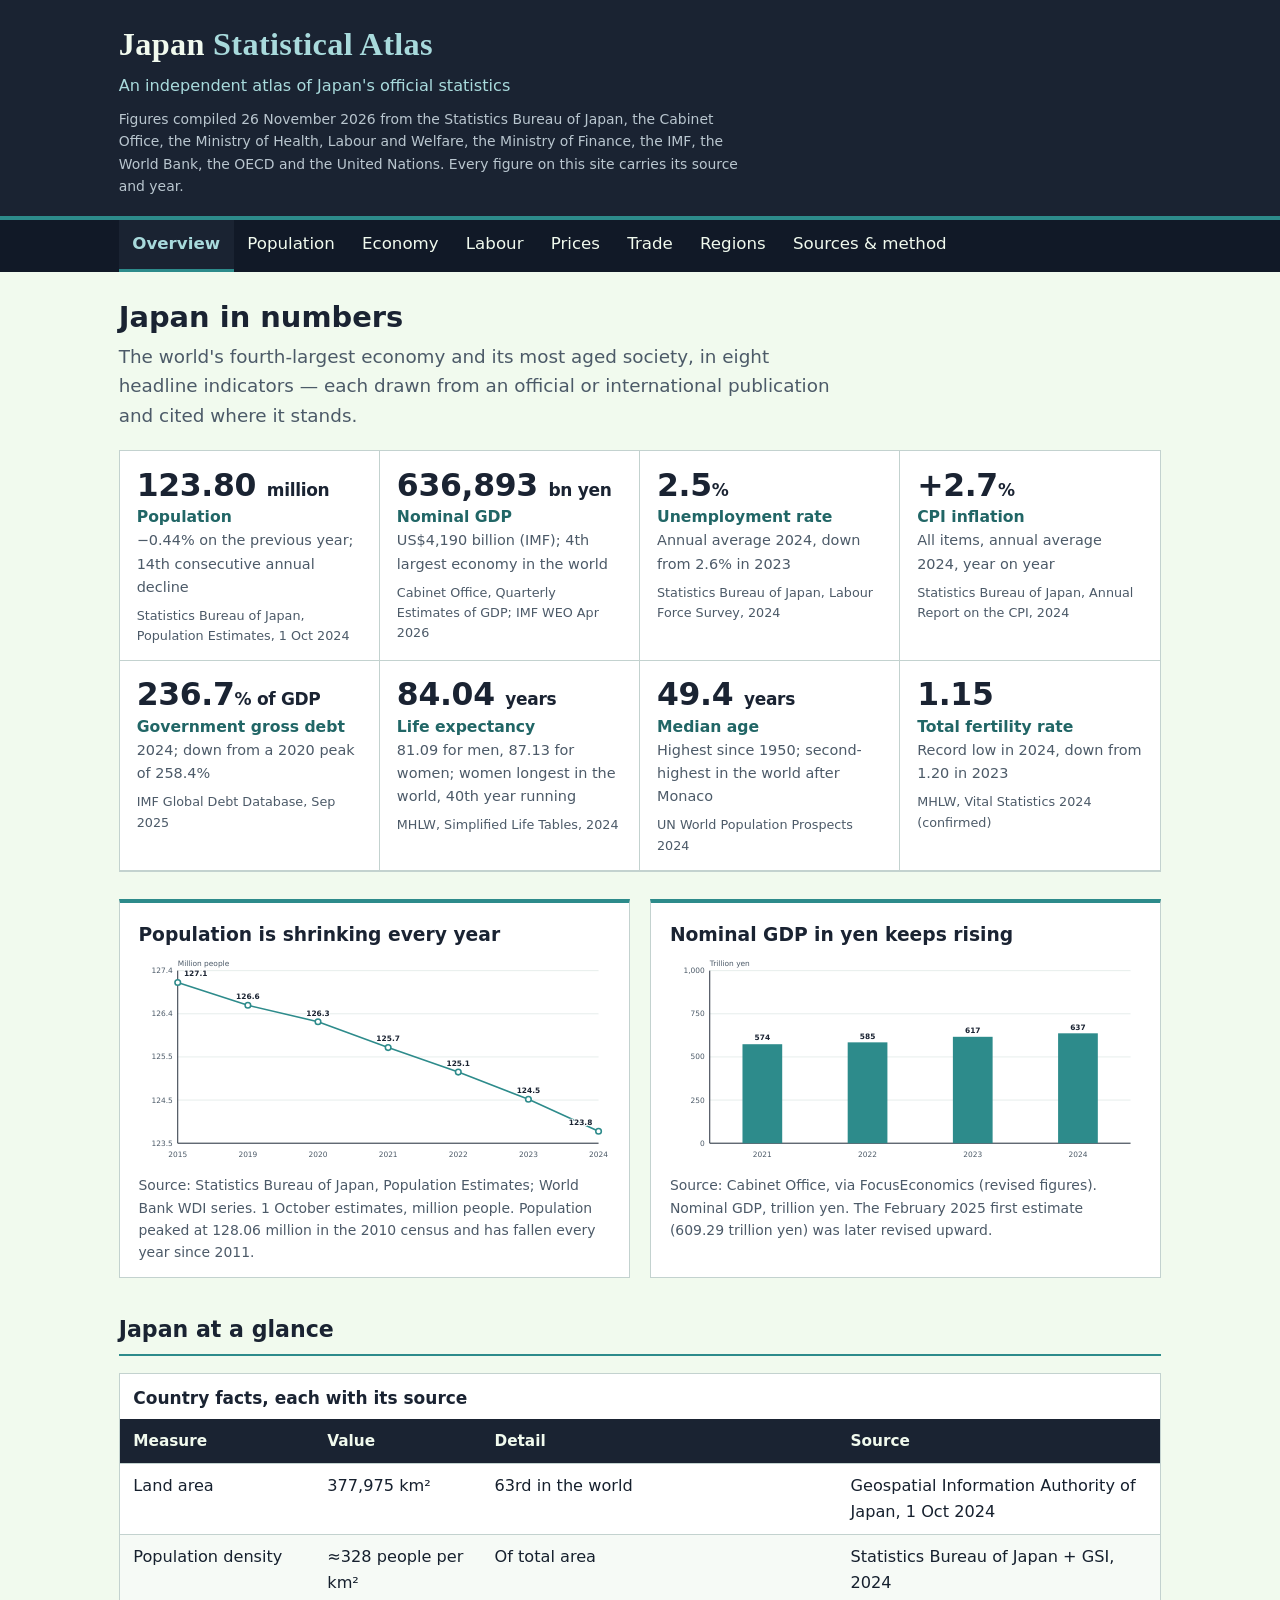
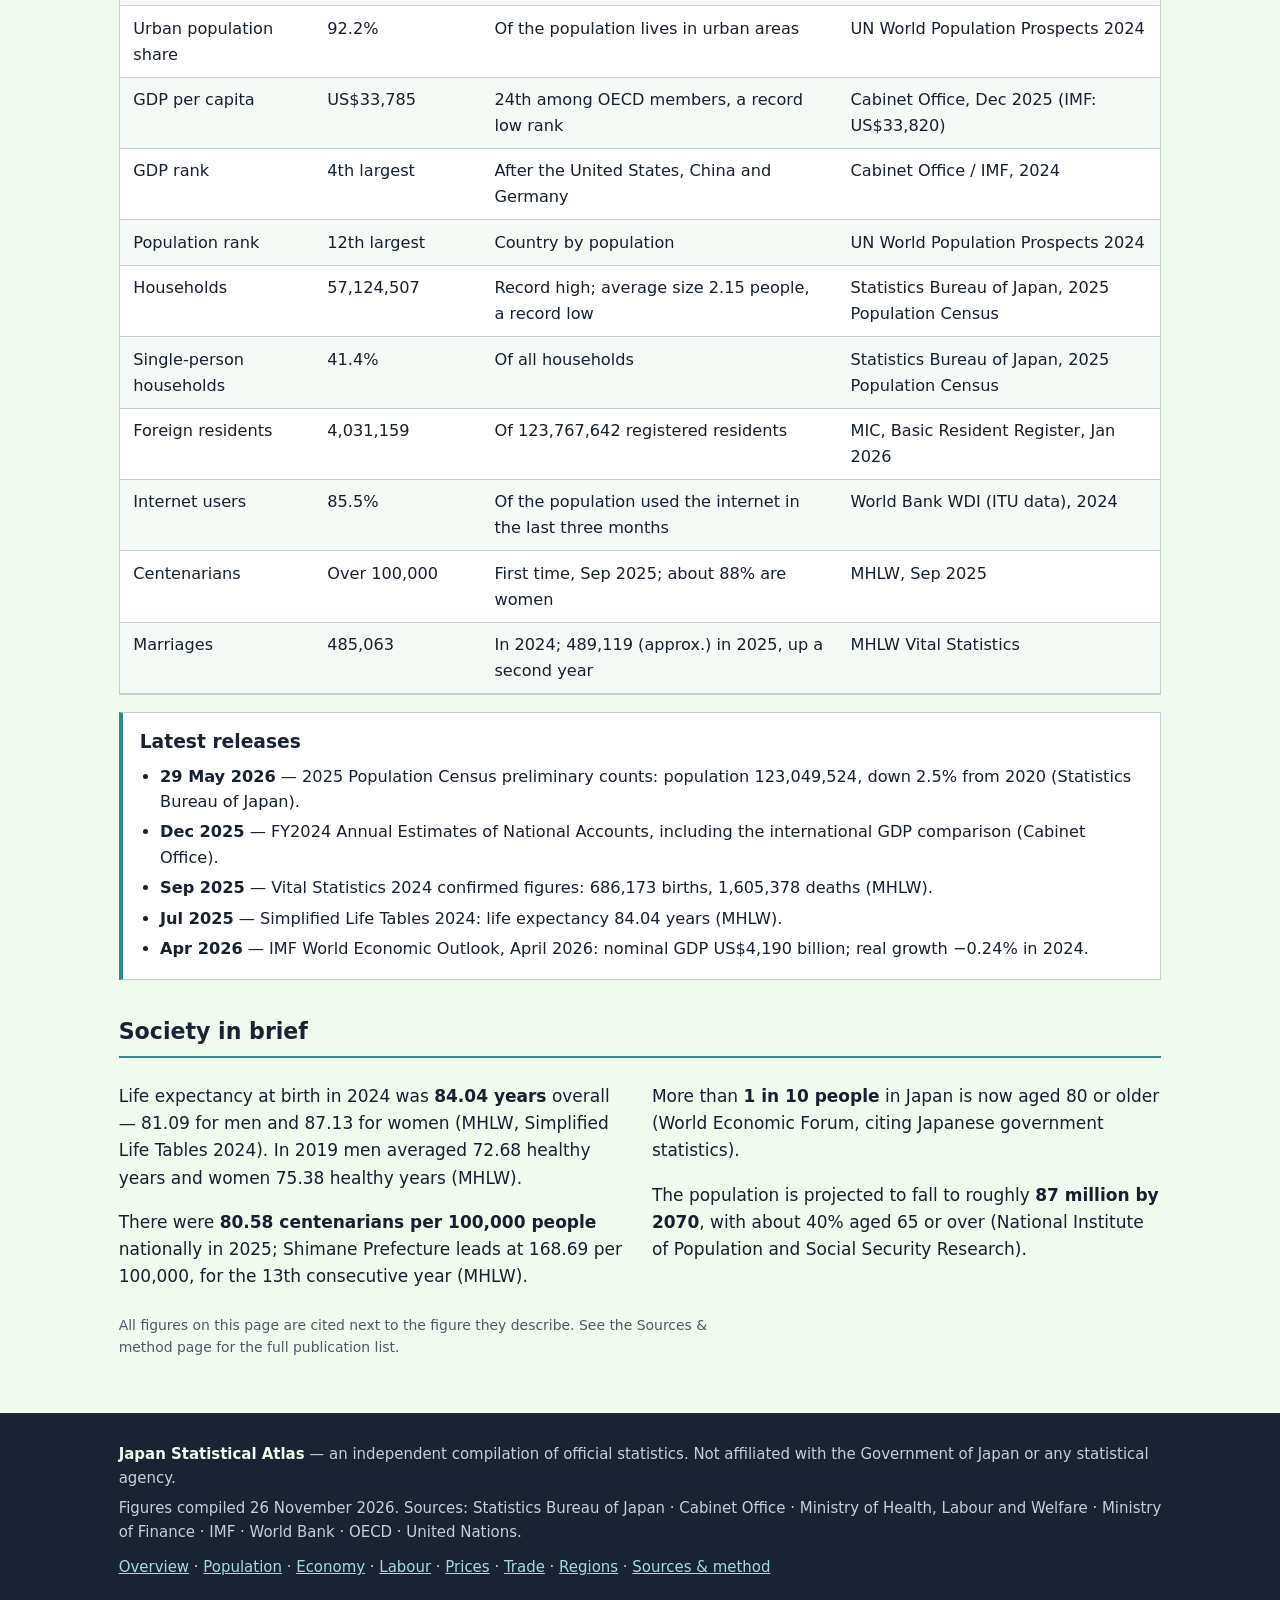
==== app/index.html @ 835d867d "Japan Statistical Atlas: national statistics site (overview, population, economy, labour, prices, tr" ====
<!DOCTYPE html>
<html lang="en">
<head>
<meta charset="utf-8">
<meta name="viewport" content="width=device-width, initial-scale=1">
<title>Japan Statistical Atlas — Overview</title>
<link rel="stylesheet" href="style.css">
</head>
<body>
<header class="masthead">
  <div class="wrap">
    <p class="wordmark">Japan <span class="atlas">Statistical Atlas</span></p>
    <p class="tagline">An independent atlas of Japan's official statistics</p>
    <p class="meta">Figures compiled 26 November 2026 from the Statistics Bureau of Japan, the Cabinet Office, the Ministry of Health, Labour and Welfare, the Ministry of Finance, the IMF, the World Bank, the OECD and the United Nations. Every figure on this site carries its source and year.</p>
  </div>
</header>
<nav class="mainnav" aria-label="Main navigation">
  <div class="wrap">
    <button class="nav-toggle" type="button" aria-expanded="false">Menu ☰</button>
    <ul class="nav-list">
      <li><a href="index.html" aria-current="page">Overview</a></li>
      <li><a href="population.html">Population</a></li>
      <li><a href="economy.html">Economy</a></li>
      <li><a href="labour.html">Labour</a></li>
      <li><a href="prices.html">Prices</a></li>
      <li><a href="trade.html">Trade</a></li>
      <li><a href="regions.html">Regions</a></li>
      <li><a href="sources.html">Sources &amp; method</a></li>
    </ul>
  </div>
</nav>
<main>
  <div class="wrap">
    <h1>Japan in numbers</h1>
    <p class="lede">The world's fourth-largest economy and its most aged society, in eight headline indicators — each drawn from an official or international publication and cited where it stands.</p>

    <div class="kpi-grid">
      <div class="kpi"><div class="value">123.80 <small>million</small></div><div class="label">Population</div><div class="change">−0.44% on the previous year; 14th consecutive annual decline</div><p class="src">Statistics Bureau of Japan, Population Estimates, 1 Oct 2024</p></div>
      <div class="kpi"><div class="value">636,893 <small>bn yen</small></div><div class="label">Nominal GDP</div><div class="change">US$4,190 billion (IMF); 4th largest economy in the world</div><p class="src">Cabinet Office, Quarterly Estimates of GDP; IMF WEO Apr 2026</p></div>
      <div class="kpi"><div class="value">2.5<small>%</small></div><div class="label">Unemployment rate</div><div class="change">Annual average 2024, down from 2.6% in 2023</div><p class="src">Statistics Bureau of Japan, Labour Force Survey, 2024</p></div>
      <div class="kpi"><div class="value">+2.7<small>%</small></div><div class="label">CPI inflation</div><div class="change">All items, annual average 2024, year on year</div><p class="src">Statistics Bureau of Japan, Annual Report on the CPI, 2024</p></div>
      <div class="kpi"><div class="value">236.7<small>% of GDP</small></div><div class="label">Government gross debt</div><div class="change">2024; down from a 2020 peak of 258.4%</div><p class="src">IMF Global Debt Database, Sep 2025</p></div>
      <div class="kpi"><div class="value">84.04 <small>years</small></div><div class="label">Life expectancy</div><div class="change">81.09 for men, 87.13 for women; women longest in the world, 40th year running</div><p class="src">MHLW, Simplified Life Tables, 2024</p></div>
      <div class="kpi"><div class="value">49.4 <small>years</small></div><div class="label">Median age</div><div class="change">Highest since 1950; second-highest in the world after Monaco</div><p class="src">UN World Population Prospects 2024</p></div>
      <div class="kpi"><div class="value">1.15</div><div class="label">Total fertility rate</div><div class="change">Record low in 2024, down from 1.20 in 2023</div><p class="src">MHLW, Vital Statistics 2024 (confirmed)</p></div>
    </div>

    <div class="chart-row">
      <div class="chart-box">
        <h3>Population is shrinking every year</h3>
        <div id="chart-pop-trend"></div>
        <p class="src">Source: Statistics Bureau of Japan, Population Estimates; World Bank WDI series. 1 October estimates, million people. Population peaked at 128.06 million in the 2010 census and has fallen every year since 2011.</p>
      </div>
      <div class="chart-box">
        <h3>Nominal GDP in yen keeps rising</h3>
        <div id="chart-gdp-overview"></div>
        <p class="src">Source: Cabinet Office, via FocusEconomics (revised figures). Nominal GDP, trillion yen. The February 2025 first estimate (609.29 trillion yen) was later revised upward.</p>
      </div>
    </div>

    <h2>Japan at a glance</h2>
    <div class="table-scroll">
      <table>
        <caption>Country facts, each with its source</caption>
        <thead><tr><th>Measure</th><th>Value</th><th>Detail</th><th>Source</th></tr></thead>
        <tbody>
          <tr><td>Land area</td><td>377,975 km²</td><td>63rd in the world</td><td>Geospatial Information Authority of Japan, 1 Oct 2024</td></tr>
          <tr><td>Population density</td><td>≈328 people per km²</td><td>Of total area</td><td>Statistics Bureau of Japan + GSI, 2024</td></tr>
          <tr><td>Urban population share</td><td>92.2%</td><td>Of the population lives in urban areas</td><td>UN World Population Prospects 2024</td></tr>
          <tr><td>GDP per capita</td><td>US$33,785</td><td>24th among OECD members, a record low rank</td><td>Cabinet Office, Dec 2025 (IMF: US$33,820)</td></tr>
          <tr><td>GDP rank</td><td>4th largest</td><td>After the United States, China and Germany</td><td>Cabinet Office / IMF, 2024</td></tr>
          <tr><td>Population rank</td><td>12th largest</td><td>Country by population</td><td>UN World Population Prospects 2024</td></tr>
          <tr><td>Households</td><td>57,124,507</td><td>Record high; average size 2.15 people, a record low</td><td>Statistics Bureau of Japan, 2025 Population Census</td></tr>
          <tr><td>Single-person households</td><td>41.4%</td><td>Of all households</td><td>Statistics Bureau of Japan, 2025 Population Census</td></tr>
          <tr><td>Foreign residents</td><td>4,031,159</td><td>Of 123,767,642 registered residents</td><td>MIC, Basic Resident Register, Jan 2026</td></tr>
          <tr><td>Internet users</td><td>85.5%</td><td>Of the population used the internet in the last three months</td><td>World Bank WDI (ITU data), 2024</td></tr>
          <tr><td>Centenarians</td><td>Over 100,000</td><td>First time, Sep 2025; about 88% are women</td><td>MHLW, Sep 2025</td></tr>
          <tr><td>Marriages</td><td>485,063</td><td>In 2024; 489,119 (approx.) in 2025, up a second year</td><td>MHLW Vital Statistics</td></tr>
        </tbody>
      </table>
    </div>

    <div class="updates">
      <h3>Latest releases</h3>
      <ul>
        <li><strong>29 May 2026</strong> — 2025 Population Census preliminary counts: population 123,049,524, down 2.5% from 2020 (Statistics Bureau of Japan).</li>
        <li><strong>Dec 2025</strong> — FY2024 Annual Estimates of National Accounts, including the international GDP comparison (Cabinet Office).</li>
        <li><strong>Sep 2025</strong> — Vital Statistics 2024 confirmed figures: 686,173 births, 1,605,378 deaths (MHLW).</li>
        <li><strong>Jul 2025</strong> — Simplified Life Tables 2024: life expectancy 84.04 years (MHLW).</li>
        <li><strong>Apr 2026</strong> — IMF World Economic Outlook, April 2026: nominal GDP US$4,190 billion; real growth −0.24% in 2024.</li>
      </ul>
    </div>

    <h2>Society in brief</h2>
    <div class="cols">
      <div>
        <p>Life expectancy at birth in 2024 was <strong>84.04 years</strong> overall — 81.09 for men and 87.13 for women (MHLW, Simplified Life Tables 2024). In 2019 men averaged 72.68 healthy years and women 75.38 healthy years (MHLW).</p>
        <p>There were <strong>80.58 centenarians per 100,000 people</strong> nationally in 2025; Shimane Prefecture leads at 168.69 per 100,000, for the 13th consecutive year (MHLW).</p>
      </div>
      <div>
        <p>More than <strong>1 in 10 people</strong> in Japan is now aged 80 or older (World Economic Forum, citing Japanese government statistics).</p>
        <p>The population is projected to fall to roughly <strong>87 million by 2070</strong>, with about 40% aged 65 or over (National Institute of Population and Social Security Research).</p>
      </div>
    </div>
    <p class="src">All figures on this page are cited next to the figure they describe. See the Sources &amp; method page for the full publication list.</p>
  </div>
</main>
<footer class="site-footer">
  <div class="wrap">
    <p><strong>Japan Statistical Atlas</strong> — an independent compilation of official statistics. Not affiliated with the Government of Japan or any statistical agency.</p>
    <p>Figures compiled 26 November 2026. Sources: Statistics Bureau of Japan · Cabinet Office · Ministry of Health, Labour and Welfare · Ministry of Finance · IMF · World Bank · OECD · United Nations.</p>
    <nav aria-label="Footer navigation"><a href="index.html">Overview</a> · <a href="population.html">Population</a> · <a href="economy.html">Economy</a> · <a href="labour.html">Labour</a> · <a href="prices.html">Prices</a> · <a href="trade.html">Trade</a> · <a href="regions.html">Regions</a> · <a href="sources.html">Sources &amp; method</a></nav>
  </div>
</footer>
<script src="data.js"></script>
<script src="site.js"></script>
</body>
</html>
---- app/style.css ----
/* Japan Statistical Atlas — Ocean Depths theme.
   Deep Navy #1a2332, Teal #2d8b8b, Seafoam #a8dadc, Cream #f1faee.
   System fonts only. No external resources. */
:root {
  --navy: #1a2332;
  --navy-deep: #111927;
  --teal: #2d8b8b;
  --teal-dark: #216666;
  --seafoam: #a8dadc;
  --seafoam-pale: #dceeee;
  --cream: #f1faee;
  --paper: #ffffff;
  --ink: #16202e;
  --muted: #4c5a68;
  --line: #c3d2cf;
  --serif: Georgia, "Times New Roman", serif;
  --sans: "DejaVu Sans", system-ui, -apple-system, "Segoe UI", sans-serif;
}
* { box-sizing: border-box; }
html { font-size: 17px; }
body {
  margin: 0;
  font-family: var(--sans);
  font-size: 1rem;
  line-height: 1.6;
  color: var(--ink);
  background: var(--cream);
}
a { color: var(--teal-dark); }
a:focus-visible, button:focus-visible, input:focus-visible, th:focus-visible {
  outline: 3px solid var(--teal);
  outline-offset: 2px;
}

/* Masthead */
.masthead {
  background: var(--navy);
  color: var(--cream);
  border-bottom: 4px solid var(--teal);
}
.masthead .wrap { padding-top: 1.1rem; padding-bottom: 1.1rem; }
.wordmark {
  font-family: var(--serif);
  font-size: 1.9rem;
  font-weight: 700;
  letter-spacing: .01em;
  margin: 0;
  color: var(--cream);
}
.wordmark .atlas { color: var(--seafoam); }
.tagline {
  margin: .15rem 0 0;
  font-size: .95rem;
  color: var(--seafoam);
}
.masthead .meta {
  margin: .55rem 0 0;
  font-size: .82rem;
  color: #b9c6cf;
}

/* Navigation */
.mainnav {
  background: var(--navy-deep);
  color: var(--cream);
}
.mainnav .wrap {
  display: flex;
  align-items: center;
  gap: .25rem;
  padding-top: 0;
  padding-bottom: 0;
}
.nav-toggle {
  display: none;
  background: none;
  border: 1px solid var(--seafoam);
  color: var(--cream);
  font: inherit;
  font-size: .95rem;
  padding: .45rem .8rem;
  margin: .5rem 0;
  cursor: pointer;
  border-radius: 3px;
}
.nav-list {
  list-style: none;
  margin: 0;
  padding: 0;
  display: flex;
  flex-wrap: wrap;
}
.nav-list a {
  display: block;
  padding: .65rem .8rem;
  color: var(--cream);
  text-decoration: none;
  font-size: .98rem;
  border-bottom: 3px solid transparent;
}
.nav-list a:hover { background: var(--navy); color: var(--seafoam); }
.nav-list a[aria-current="page"] {
  border-bottom-color: var(--teal);
  background: var(--navy);
  color: var(--seafoam);
  font-weight: 700;
}

/* Layout */
.wrap { max-width: 1080px; margin: 0 auto; padding: 0 1.1rem; }
main .wrap { padding-top: 1.4rem; padding-bottom: 2.2rem; }
h1 {
  font-size: 1.7rem;
  line-height: 1.25;
  margin: .2rem 0 .4rem;
  color: var(--navy);
}
h2 {
  font-size: 1.3rem;
  color: var(--navy);
  margin: 2rem 0 .5rem;
  padding-bottom: .35rem;
  border-bottom: 2px solid var(--teal);
}
h3 { font-size: 1.1rem; color: var(--navy); margin: 1.4rem 0 .4rem; }
.lede { font-size: 1.08rem; color: var(--muted); max-width: 62ch; margin: .2rem 0 1.2rem; }
p { max-width: 72ch; }
.rule-teal { border: 0; border-top: 2px solid var(--teal); margin: 1.6rem 0; }
.src {
  font-size: .82rem;
  color: var(--muted);
  margin: .4rem 0 0;
}
.note {
  background: var(--seafoam-pale);
  border-left: 4px solid var(--teal);
  padding: .7rem .9rem;
  margin: 1rem 0;
  font-size: .95rem;
}
.note p { margin: 0; }

/* Key indicators */
.kpi-grid {
  display: grid;
  grid-template-columns: repeat(4, 1fr);
  gap: 0;
  border: 1px solid var(--line);
  background: var(--paper);
  margin: 1rem 0 1.6rem;
}
.kpi {
  padding: .9rem 1rem .8rem;
  border-right: 1px solid var(--line);
  border-bottom: 1px solid var(--line);
}
.kpi:nth-child(4n) { border-right: 0; }
.kpi .value {
  font-size: 1.85rem;
  font-weight: 700;
  color: var(--navy);
  line-height: 1.15;
  letter-spacing: -.01em;
}
.kpi .value small { font-size: 1rem; font-weight: 700; }
.kpi .label { font-size: .92rem; font-weight: 700; color: var(--teal-dark); margin-top: .1rem; }
.kpi .change { font-size: .85rem; color: var(--muted); }
.kpi .src { font-size: .75rem; }

/* Charts */
.chart-box {
  background: var(--paper);
  border: 1px solid var(--line);
  border-top: 4px solid var(--teal);
  padding: 1rem 1.1rem .8rem;
  margin: 1rem 0;
}
.chart-box h3 { margin-top: 0; }
.chart-box svg { display: block; width: 100%; height: auto; }
.chart-row { display: grid; grid-template-columns: 1fr 1fr; gap: 1.2rem; }
.chart-row .chart-box { margin: 0; }

/* Segmented toggle controls */
.seg { display: inline-flex; flex-wrap: wrap; gap: 0; margin: .2rem 0 .6rem; border: 1px solid var(--teal); border-radius: 3px; overflow: hidden; }
.seg button {
  font: inherit;
  font-size: .92rem;
  padding: .45rem .9rem;
  background: var(--paper);
  color: var(--teal-dark);
  border: 0;
  border-right: 1px solid var(--teal);
  cursor: pointer;
}
.seg button:last-child { border-right: 0; }
.seg button[aria-pressed="true"] { background: var(--teal); color: #fff; font-weight: 700; }
.seg button:hover { background: var(--seafoam-pale); }
.seg button[aria-pressed="true"]:hover { background: var(--teal-dark); }

/* Tables */
.table-scroll { overflow-x: auto; margin: 1rem 0; border: 1px solid var(--line); }
table { border-collapse: collapse; width: 100%; background: var(--paper); font-size: .95rem; }
caption {
  text-align: left;
  font-weight: 700;
  color: var(--navy);
  padding: .7rem .8rem .4rem;
  background: var(--paper);
  font-size: 1rem;
}
th, td { padding: .55rem .8rem; text-align: left; border-bottom: 1px solid var(--line); vertical-align: top; }
thead th {
  background: var(--navy);
  color: var(--cream);
  font-size: .9rem;
  white-space: nowrap;
}
tbody tr:nth-child(even) td { background: #f6faf6; }
td.num, th.num { text-align: right; font-variant-numeric: tabular-nums; }
th.sortable { cursor: pointer; }
th.sortable:hover { background: var(--teal-dark); }
th.sortable::after { content: " \21C5"; color: var(--seafoam); font-size: .8em; }
tfoot td { font-weight: 700; background: var(--seafoam-pale); }

/* Filter */
.filter-row { display: flex; gap: .6rem; align-items: center; flex-wrap: wrap; margin: .8rem 0 .2rem; }
.filter-row label { font-weight: 700; color: var(--navy); }
.filter-row input {
  font: inherit;
  font-size: 1rem;
  padding: .45rem .7rem;
  border: 1px solid var(--teal);
  border-radius: 3px;
  background: var(--paper);
  min-width: 16rem;
}
.filter-count { font-size: .9rem; color: var(--muted); }

/* Two-column text */
.cols { display: grid; grid-template-columns: 1fr 1fr; gap: 1.4rem; }
.cols > div { min-width: 0; }

/* Updates strip */
.updates {
  border: 1px solid var(--line);
  border-left: 4px solid var(--teal);
  background: var(--paper);
  padding: .8rem 1rem;
  margin: 1rem 0;
}
.updates h3 { margin-top: 0; }
.updates ul { margin: .3rem 0 0; padding-left: 1.2rem; }
.updates li { margin: .25rem 0; font-size: .95rem; }

/* Footer */
.site-footer {
  background: var(--navy);
  color: #c4d0da;
  font-size: .88rem;
  margin-top: 1rem;
}
.site-footer .wrap { padding-top: 1.4rem; padding-bottom: 1.6rem; }
.site-footer strong { color: var(--cream); }
.site-footer p { margin: .35rem 0; max-width: none; }
.site-footer nav { margin-top: .7rem; }
.site-footer a { color: var(--seafoam); }

/* Phone layout */
@media (max-width: 760px) {
  html { font-size: 16px; }
  .wordmark { font-size: 1.55rem; }
  .nav-toggle { display: block; }
  .mainnav .wrap { flex-direction: column; align-items: stretch; }
  .nav-list { display: none; flex-direction: column; }
  .mainnav.open .nav-list { display: flex; }
  .nav-list a { padding: .6rem .4rem; border-bottom: 1px solid var(--navy); }
  .kpi-grid { grid-template-columns: 1fr 1fr; }
  .kpi:nth-child(4n) { border-right: 1px solid var(--line); }
  .kpi:nth-child(2n) { border-right: 0; }
  .chart-row, .cols { grid-template-columns: 1fr; }
  .filter-row input { min-width: 0; flex: 1; }
}
@media (prefers-reduced-motion: reduce) {
  * { transition: none !important; }
}
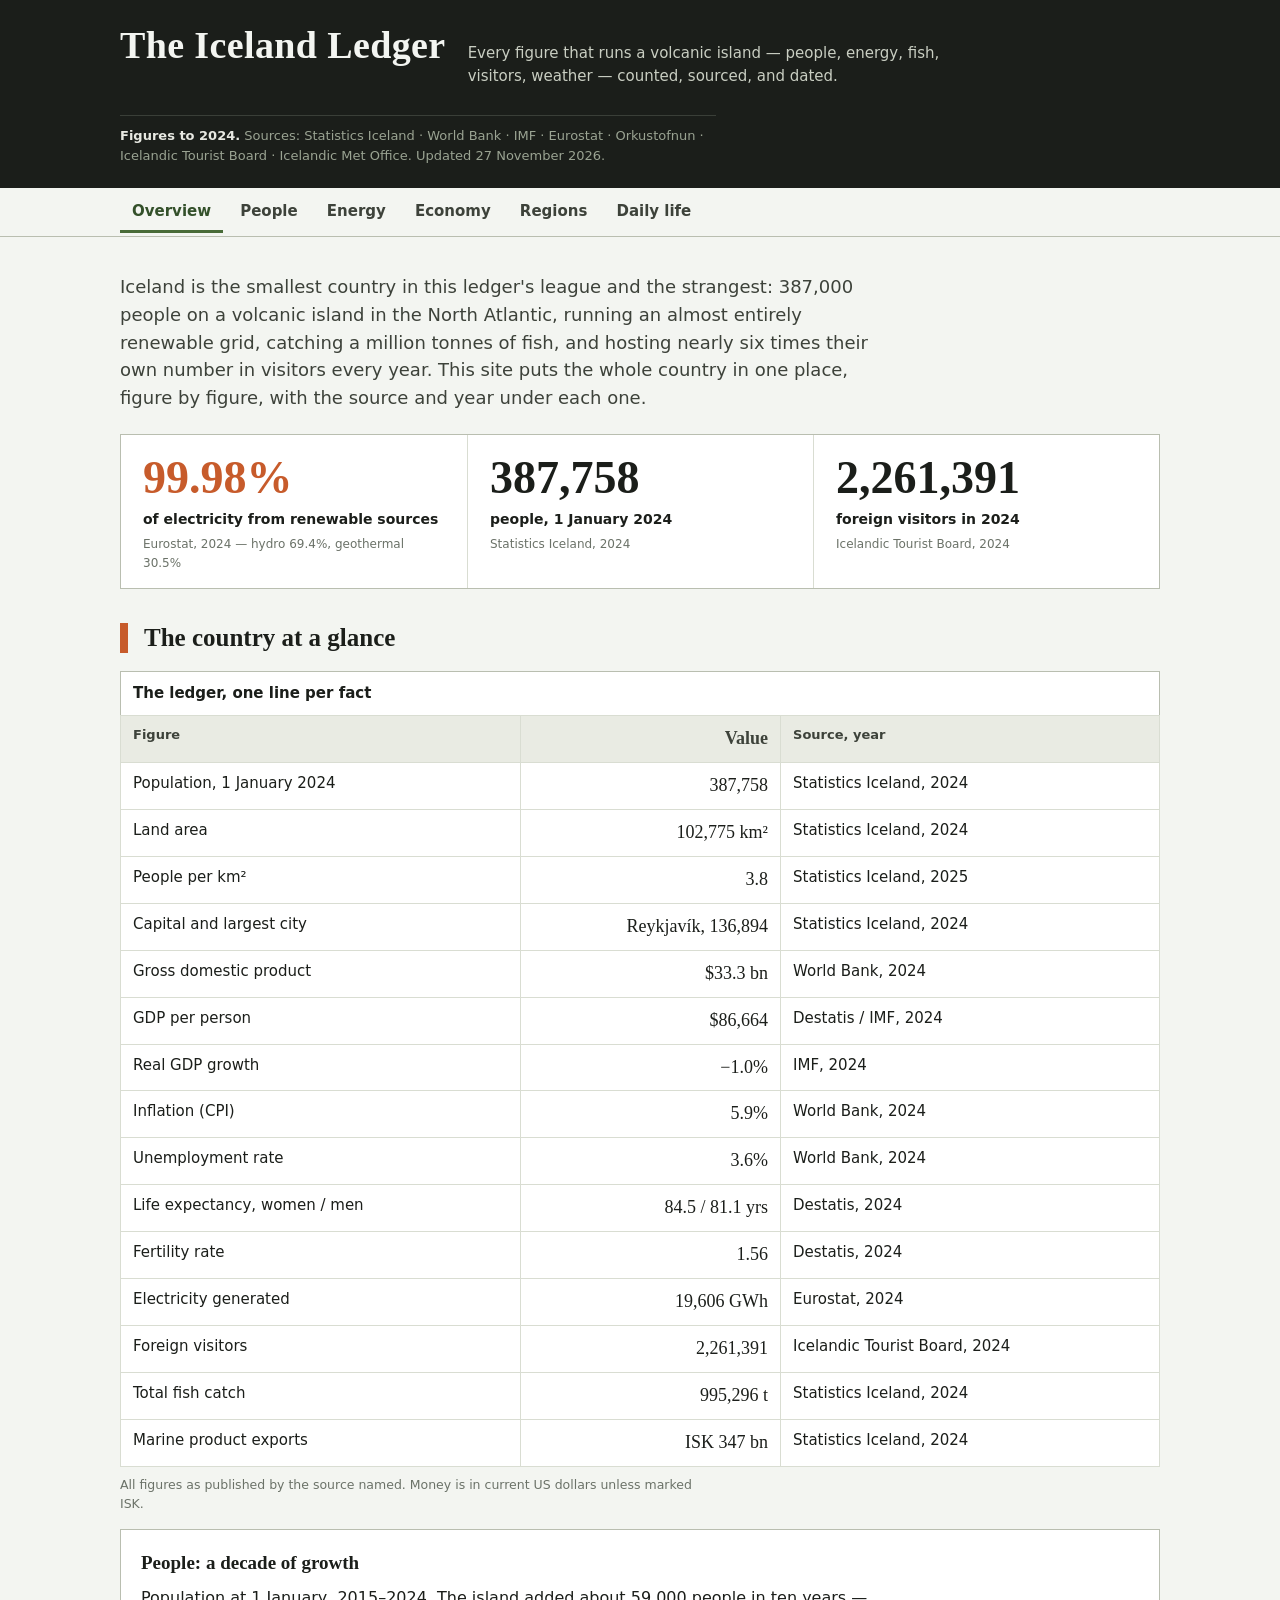
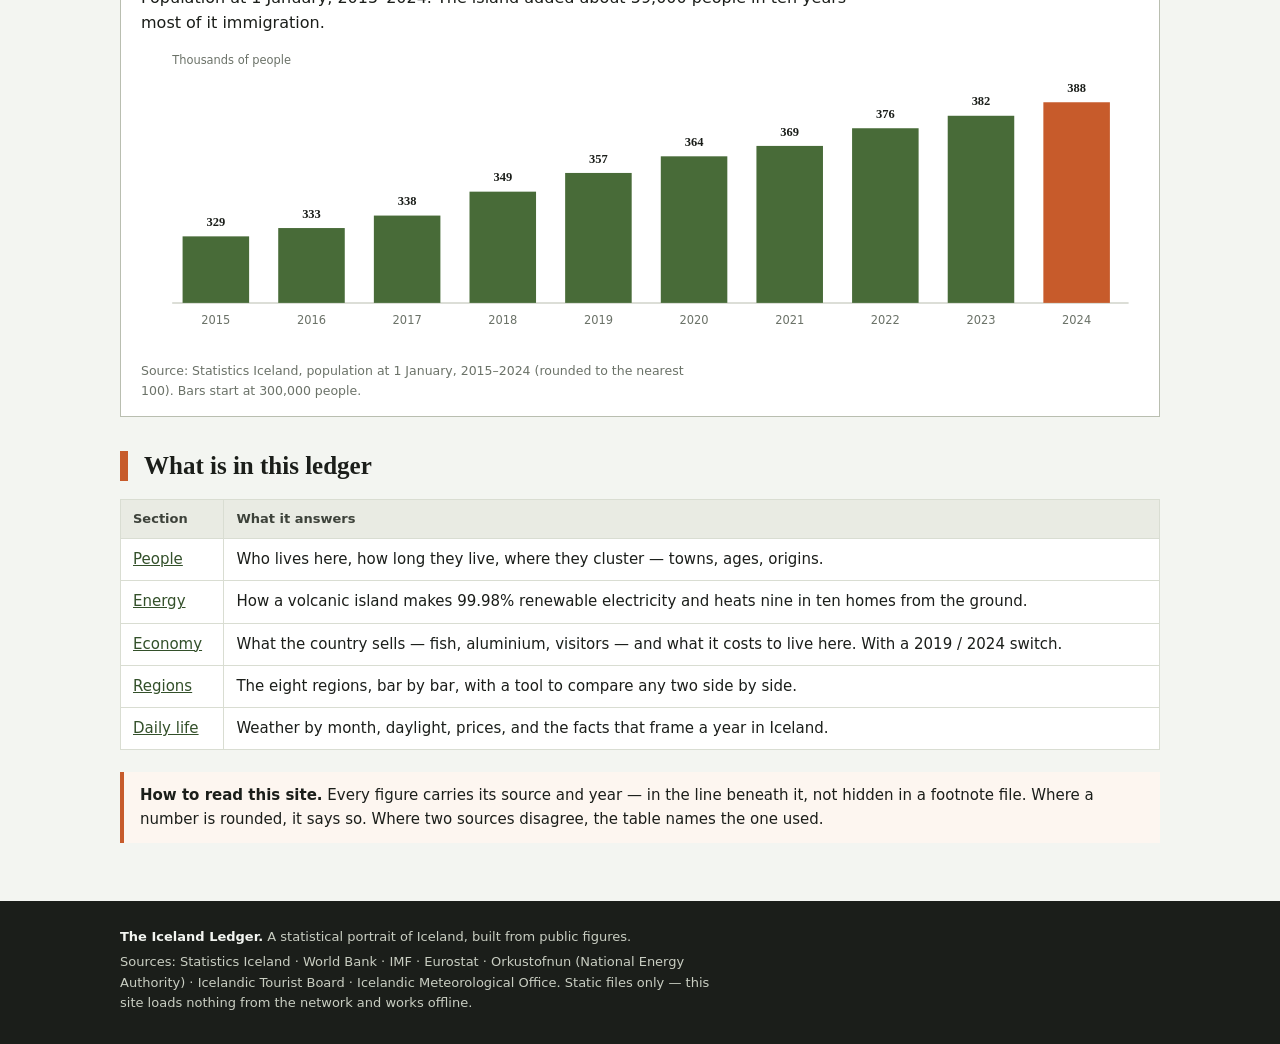
==== commit d13169c4: "The Iceland Ledger v2: full rewrite — Iceland instead of Japan, new Basalt & Moss design, six pages" ====
--- a/app/index.html
+++ b/app/index.html
@@ -3,116 +3,130 @@
 <head>
 <meta charset="utf-8">
 <meta name="viewport" content="width=device-width, initial-scale=1">
-<title>Japan Statistical Atlas — Overview</title>
+<title>The Iceland Ledger — Every figure that runs a volcanic island</title>
 <link rel="stylesheet" href="style.css">
+<script type="module" src="site.js"></script>
 </head>
 <body>
 <header class="masthead">
   <div class="wrap">
-    <p class="wordmark">Japan <span class="atlas">Statistical Atlas</span></p>
-    <p class="tagline">An independent atlas of Japan's official statistics</p>
-    <p class="meta">Figures compiled 26 November 2026 from the Statistics Bureau of Japan, the Cabinet Office, the Ministry of Health, Labour and Welfare, the Ministry of Finance, the IMF, the World Bank, the OECD and the United Nations. Every figure on this site carries its source and year.</p>
+    <h1>The Iceland Ledger</h1>
+    <p class="tagline">Every figure that runs a volcanic island — people, energy, fish, visitors, weather — counted, sourced, and dated.</p>
+    <p class="dateline"><b>Figures to 2024.</b> Sources: Statistics Iceland · World Bank · IMF · Eurostat · Orkustofnun · Icelandic Tourist Board · Icelandic Met Office. Updated 27 November 2026.</p>
   </div>
 </header>
-<nav class="mainnav" aria-label="Main navigation">
+<nav class="nav" aria-label="Sections">
   <div class="wrap">
-    <button class="nav-toggle" type="button" aria-expanded="false">Menu ☰</button>
-    <ul class="nav-list">
-      <li><a href="index.html" aria-current="page">Overview</a></li>
-      <li><a href="population.html">Population</a></li>
-      <li><a href="economy.html">Economy</a></li>
-      <li><a href="labour.html">Labour</a></li>
-      <li><a href="prices.html">Prices</a></li>
-      <li><a href="trade.html">Trade</a></li>
-      <li><a href="regions.html">Regions</a></li>
-      <li><a href="sources.html">Sources &amp; method</a></li>
-    </ul>
+    <button class="menubtn" aria-expanded="false">Sections</button>
+    <div class="links">
+      <a href="index.html" aria-current="page">Overview</a>
+      <a href="people.html">People</a>
+      <a href="energy.html">Energy</a>
+      <a href="economy.html">Economy</a>
+      <a href="regions.html">Regions</a>
+      <a href="life.html">Daily life</a>
+    </div>
   </div>
 </nav>
 <main>
   <div class="wrap">
-    <h1>Japan in numbers</h1>
-    <p class="lede">The world's fourth-largest economy and its most aged society, in eight headline indicators — each drawn from an official or international publication and cited where it stands.</p>
+    <p class="lede">Iceland is the smallest country in this ledger's league and the strangest: 387,000 people on a volcanic island in the North Atlantic, running an almost entirely renewable grid, catching a million tonnes of fish, and hosting nearly six times their own number in visitors every year. This site puts the whole country in one place, figure by figure, with the source and year under each one.</p>
 
-    <div class="kpi-grid">
-      <div class="kpi"><div class="value">123.80 <small>million</small></div><div class="label">Population</div><div class="change">−0.44% on the previous year; 14th consecutive annual decline</div><p class="src">Statistics Bureau of Japan, Population Estimates, 1 Oct 2024</p></div>
-      <div class="kpi"><div class="value">636,893 <small>bn yen</small></div><div class="label">Nominal GDP</div><div class="change">US$4,190 billion (IMF); 4th largest economy in the world</div><p class="src">Cabinet Office, Quarterly Estimates of GDP; IMF WEO Apr 2026</p></div>
-      <div class="kpi"><div class="value">2.5<small>%</small></div><div class="label">Unemployment rate</div><div class="change">Annual average 2024, down from 2.6% in 2023</div><p class="src">Statistics Bureau of Japan, Labour Force Survey, 2024</p></div>
-      <div class="kpi"><div class="value">+2.7<small>%</small></div><div class="label">CPI inflation</div><div class="change">All items, annual average 2024, year on year</div><p class="src">Statistics Bureau of Japan, Annual Report on the CPI, 2024</p></div>
-      <div class="kpi"><div class="value">236.7<small>% of GDP</small></div><div class="label">Government gross debt</div><div class="change">2024; down from a 2020 peak of 258.4%</div><p class="src">IMF Global Debt Database, Sep 2025</p></div>
-      <div class="kpi"><div class="value">84.04 <small>years</small></div><div class="label">Life expectancy</div><div class="change">81.09 for men, 87.13 for women; women longest in the world, 40th year running</div><p class="src">MHLW, Simplified Life Tables, 2024</p></div>
-      <div class="kpi"><div class="value">49.4 <small>years</small></div><div class="label">Median age</div><div class="change">Highest since 1950; second-highest in the world after Monaco</div><p class="src">UN World Population Prospects 2024</p></div>
-      <div class="kpi"><div class="value">1.15</div><div class="label">Total fertility rate</div><div class="change">Record low in 2024, down from 1.20 in 2023</div><p class="src">MHLW, Vital Statistics 2024 (confirmed)</p></div>
+    <div class="hero">
+      <figure>
+        <span class="num">99.98%</span>
+        <span class="cap">of electricity from renewable sources</span>
+        <span class="src">Eurostat, 2024 — hydro 69.4%, geothermal 30.5%</span>
+      </figure>
+      <figure>
+        <span class="num">387,758</span>
+        <span class="cap">people, 1 January 2024</span>
+        <span class="src">Statistics Iceland, 2024</span>
+      </figure>
+      <figure>
+        <span class="num">2,261,391</span>
+        <span class="cap">foreign visitors in 2024</span>
+        <span class="src">Icelandic Tourist Board, 2024</span>
+      </figure>
     </div>
 
-    <div class="chart-row">
-      <div class="chart-box">
-        <h3>Population is shrinking every year</h3>
-        <div id="chart-pop-trend"></div>
-        <p class="src">Source: Statistics Bureau of Japan, Population Estimates; World Bank WDI series. 1 October estimates, million people. Population peaked at 128.06 million in the 2010 census and has fallen every year since 2011.</p>
-      </div>
-      <div class="chart-box">
-        <h3>Nominal GDP in yen keeps rising</h3>
-        <div id="chart-gdp-overview"></div>
-        <p class="src">Source: Cabinet Office, via FocusEconomics (revised figures). Nominal GDP, trillion yen. The February 2025 first estimate (609.29 trillion yen) was later revised upward.</p>
-      </div>
+    <h2>The country at a glance</h2>
+    <div class="scrollx">
+    <table class="ledger">
+      <caption>The ledger, one line per fact</caption>
+      <thead><tr><th>Figure</th><th class="num">Value</th><th>Source, year</th></tr></thead>
+      <tbody>
+        <tr><td>Population, 1 January 2024</td><td class="num">387,758</td><td>Statistics Iceland, 2024</td></tr>
+        <tr><td>Land area</td><td class="num">102,775 km²</td><td>Statistics Iceland, 2024</td></tr>
+        <tr><td>People per km²</td><td class="num">3.8</td><td>Statistics Iceland, 2025</td></tr>
+        <tr><td>Capital and largest city</td><td class="num">Reykjavík, 136,894</td><td>Statistics Iceland, 2024</td></tr>
+        <tr><td>Gross domestic product</td><td class="num">$33.3 bn</td><td>World Bank, 2024</td></tr>
+        <tr><td>GDP per person</td><td class="num">$86,664</td><td>Destatis / IMF, 2024</td></tr>
+        <tr><td>Real GDP growth</td><td class="num">−1.0%</td><td>IMF, 2024</td></tr>
+        <tr><td>Inflation (CPI)</td><td class="num">5.9%</td><td>World Bank, 2024</td></tr>
+        <tr><td>Unemployment rate</td><td class="num">3.6%</td><td>World Bank, 2024</td></tr>
+        <tr><td>Life expectancy, women / men</td><td class="num">84.5 / 81.1 yrs</td><td>Destatis, 2024</td></tr>
+        <tr><td>Fertility rate</td><td class="num">1.56</td><td>Destatis, 2024</td></tr>
+        <tr><td>Electricity generated</td><td class="num">19,606 GWh</td><td>Eurostat, 2024</td></tr>
+        <tr><td>Foreign visitors</td><td class="num">2,261,391</td><td>Icelandic Tourist Board, 2024</td></tr>
+        <tr><td>Total fish catch</td><td class="num">995,296 t</td><td>Statistics Iceland, 2024</td></tr>
+        <tr><td>Marine product exports</td><td class="num">ISK 347 bn</td><td>Statistics Iceland, 2024</td></tr>
+      </tbody>
+    </table>
+    </div>
+    <p class="source">All figures as published by the source named. Money is in current US dollars unless marked ISK.</p>
+
+    <div class="chart">
+      <h3>People: a decade of growth</h3>
+      <p>Population at 1 January, 2015–2024. The island added about 59,000 people in ten years — most of it immigration.</p>
+      <svg viewBox="0 0 960 300" role="img" aria-label="Bar chart: Iceland population 2015 to 2024, rising from 329,100 to 387,800">
+        <line x1="30" y1="250" x2="950" y2="250" stroke="#b9beb0" stroke-width="1"/>
+        <g fill="#486b38">
+          <rect x="40" y="186" width="64" height="64"/><rect x="132" y="178" width="64" height="72"/>
+          <rect x="224" y="166" width="64" height="84"/><rect x="316" y="143" width="64" height="107"/>
+          <rect x="408" y="125" width="64" height="125"/><rect x="500" y="109" width="64" height="141"/>
+          <rect x="592" y="99" width="64" height="151"/><rect x="684" y="82" width="64" height="168"/>
+          <rect x="776" y="70" width="64" height="180"/><rect x="868" y="57" width="64" height="193" fill="#c75b2b"/>
+        </g>
+        <g class="bar-value" text-anchor="middle">
+          <text x="72" y="176">329</text><text x="164" y="168">333</text><text x="256" y="156">338</text>
+          <text x="348" y="133">349</text><text x="440" y="115">357</text><text x="532" y="99">364</text>
+          <text x="624" y="89">369</text><text x="716" y="72">376</text><text x="808" y="60">382</text>
+          <text x="900" y="47">388</text>
+        </g>
+        <g class="axis" text-anchor="middle">
+          <text x="72" y="270">2015</text><text x="164" y="270">2016</text><text x="256" y="270">2017</text>
+          <text x="348" y="270">2018</text><text x="440" y="270">2019</text><text x="532" y="270">2020</text>
+          <text x="624" y="270">2021</text><text x="716" y="270">2022</text><text x="808" y="270">2023</text>
+          <text x="900" y="270">2024</text>
+        </g>
+        <text class="axis" x="30" y="20">Thousands of people</text>
+      </svg>
+      <p class="chart-src">Source: Statistics Iceland, population at 1 January, 2015–2024 (rounded to the nearest 100). Bars start at 300,000 people.</p>
     </div>
 
-    <h2>Japan at a glance</h2>
-    <div class="table-scroll">
-      <table>
-        <caption>Country facts, each with its source</caption>
-        <thead><tr><th>Measure</th><th>Value</th><th>Detail</th><th>Source</th></tr></thead>
-        <tbody>
-          <tr><td>Land area</td><td>377,975 km²</td><td>63rd in the world</td><td>Geospatial Information Authority of Japan, 1 Oct 2024</td></tr>
-          <tr><td>Population density</td><td>≈328 people per km²</td><td>Of total area</td><td>Statistics Bureau of Japan + GSI, 2024</td></tr>
-          <tr><td>Urban population share</td><td>92.2%</td><td>Of the population lives in urban areas</td><td>UN World Population Prospects 2024</td></tr>
-          <tr><td>GDP per capita</td><td>US$33,785</td><td>24th among OECD members, a record low rank</td><td>Cabinet Office, Dec 2025 (IMF: US$33,820)</td></tr>
-          <tr><td>GDP rank</td><td>4th largest</td><td>After the United States, China and Germany</td><td>Cabinet Office / IMF, 2024</td></tr>
-          <tr><td>Population rank</td><td>12th largest</td><td>Country by population</td><td>UN World Population Prospects 2024</td></tr>
-          <tr><td>Households</td><td>57,124,507</td><td>Record high; average size 2.15 people, a record low</td><td>Statistics Bureau of Japan, 2025 Population Census</td></tr>
-          <tr><td>Single-person households</td><td>41.4%</td><td>Of all households</td><td>Statistics Bureau of Japan, 2025 Population Census</td></tr>
-          <tr><td>Foreign residents</td><td>4,031,159</td><td>Of 123,767,642 registered residents</td><td>MIC, Basic Resident Register, Jan 2026</td></tr>
-          <tr><td>Internet users</td><td>85.5%</td><td>Of the population used the internet in the last three months</td><td>World Bank WDI (ITU data), 2024</td></tr>
-          <tr><td>Centenarians</td><td>Over 100,000</td><td>First time, Sep 2025; about 88% are women</td><td>MHLW, Sep 2025</td></tr>
-          <tr><td>Marriages</td><td>485,063</td><td>In 2024; 489,119 (approx.) in 2025, up a second year</td><td>MHLW Vital Statistics</td></tr>
-        </tbody>
-      </table>
+    <h2>What is in this ledger</h2>
+    <div class="scrollx">
+    <table class="ledger">
+      <thead><tr><th>Section</th><th>What it answers</th></tr></thead>
+      <tbody>
+        <tr><td><a href="people.html">People</a></td><td>Who lives here, how long they live, where they cluster — towns, ages, origins.</td></tr>
+        <tr><td><a href="energy.html">Energy</a></td><td>How a volcanic island makes 99.98% renewable electricity and heats nine in ten homes from the ground.</td></tr>
+        <tr><td><a href="economy.html">Economy</a></td><td>What the country sells — fish, aluminium, visitors — and what it costs to live here. With a 2019 / 2024 switch.</td></tr>
+        <tr><td><a href="regions.html">Regions</a></td><td>The eight regions, bar by bar, with a tool to compare any two side by side.</td></tr>
+        <tr><td><a href="life.html">Daily life</a></td><td>Weather by month, daylight, prices, and the facts that frame a year in Iceland.</td></tr>
+      </tbody>
+    </table>
     </div>
 
-    <div class="updates">
-      <h3>Latest releases</h3>
-      <ul>
-        <li><strong>29 May 2026</strong> — 2025 Population Census preliminary counts: population 123,049,524, down 2.5% from 2020 (Statistics Bureau of Japan).</li>
-        <li><strong>Dec 2025</strong> — FY2024 Annual Estimates of National Accounts, including the international GDP comparison (Cabinet Office).</li>
-        <li><strong>Sep 2025</strong> — Vital Statistics 2024 confirmed figures: 686,173 births, 1,605,378 deaths (MHLW).</li>
-        <li><strong>Jul 2025</strong> — Simplified Life Tables 2024: life expectancy 84.04 years (MHLW).</li>
-        <li><strong>Apr 2026</strong> — IMF World Economic Outlook, April 2026: nominal GDP US$4,190 billion; real growth −0.24% in 2024.</li>
-      </ul>
-    </div>
-
-    <h2>Society in brief</h2>
-    <div class="cols">
-      <div>
-        <p>Life expectancy at birth in 2024 was <strong>84.04 years</strong> overall — 81.09 for men and 87.13 for women (MHLW, Simplified Life Tables 2024). In 2019 men averaged 72.68 healthy years and women 75.38 healthy years (MHLW).</p>
-        <p>There were <strong>80.58 centenarians per 100,000 people</strong> nationally in 2025; Shimane Prefecture leads at 168.69 per 100,000, for the 13th consecutive year (MHLW).</p>
-      </div>
-      <div>
-        <p>More than <strong>1 in 10 people</strong> in Japan is now aged 80 or older (World Economic Forum, citing Japanese government statistics).</p>
-        <p>The population is projected to fall to roughly <strong>87 million by 2070</strong>, with about 40% aged 65 or over (National Institute of Population and Social Security Research).</p>
-      </div>
-    </div>
-    <p class="src">All figures on this page are cited next to the figure they describe. See the Sources &amp; method page for the full publication list.</p>
+    <div class="note"><b>How to read this site.</b> Every figure carries its source and year — in the line beneath it, not hidden in a footnote file. Where a number is rounded, it says so. Where two sources disagree, the table names the one used.</div>
   </div>
 </main>
-<footer class="site-footer">
+<footer class="pagefoot">
   <div class="wrap">
-    <p><strong>Japan Statistical Atlas</strong> — an independent compilation of official statistics. Not affiliated with the Government of Japan or any statistical agency.</p>
-    <p>Figures compiled 26 November 2026. Sources: Statistics Bureau of Japan · Cabinet Office · Ministry of Health, Labour and Welfare · Ministry of Finance · IMF · World Bank · OECD · United Nations.</p>
-    <nav aria-label="Footer navigation"><a href="index.html">Overview</a> · <a href="population.html">Population</a> · <a href="economy.html">Economy</a> · <a href="labour.html">Labour</a> · <a href="prices.html">Prices</a> · <a href="trade.html">Trade</a> · <a href="regions.html">Regions</a> · <a href="sources.html">Sources &amp; method</a></nav>
+    <p><b>The Iceland Ledger.</b> A statistical portrait of Iceland, built from public figures.</p>
+    <p>Sources: Statistics Iceland · World Bank · IMF · Eurostat · Orkustofnun (National Energy Authority) · Icelandic Tourist Board · Icelandic Meteorological Office. Static files only — this site loads nothing from the network and works offline.</p>
   </div>
 </footer>
-<script src="data.js"></script>
-<script src="site.js"></script>
 </body>
 </html>
--- a/app/style.css
+++ b/app/style.css
@@ -1,285 +1,287 @@
-/* Japan Statistical Atlas — Ocean Depths theme.
-   Deep Navy #1a2332, Teal #2d8b8b, Seafoam #a8dadc, Cream #f1faee.
-   System fonts only. No external resources. */
+/* The Iceland Ledger — "Basalt & Moss" theme.
+   Paper: pale moss-grey. Ink: basalt. One bold accent only: ember,
+   spent on the hero figure and the section ticks. Display type is
+   Georgia (system serif, ledger character); body is the system sans. */
+
 :root {
-  --navy: #1a2332;
-  --navy-deep: #111927;
-  --teal: #2d8b8b;
-  --teal-dark: #216666;
-  --seafoam: #a8dadc;
-  --seafoam-pale: #dceeee;
-  --cream: #f1faee;
-  --paper: #ffffff;
-  --ink: #16202e;
-  --muted: #4c5a68;
-  --line: #c3d2cf;
+  --paper: #f3f5f1;
+  --card: #ffffff;
+  --ink: #1b1e1a;
+  --ink-soft: #3d423a;
+  --muted: #6b7268;
+  --moss: #486b38;
+  --moss-deep: #33502a;
+  --glacier: #7fa8bc;
+  --ember: #c75b2b;
+  --rule: #d9ddd2;
+  --rule-strong: #b9beb0;
   --serif: Georgia, "Times New Roman", serif;
-  --sans: "DejaVu Sans", system-ui, -apple-system, "Segoe UI", sans-serif;
-}
+  --sans: system-ui, -apple-system, "Segoe UI", Roboto, "Helvetica Neue", sans-serif;
+}
+
 * { box-sizing: border-box; }
-html { font-size: 17px; }
+
 body {
   margin: 0;
+  background: var(--paper);
+  color: var(--ink);
   font-family: var(--sans);
-  font-size: 1rem;
-  line-height: 1.6;
-  color: var(--ink);
-  background: var(--cream);
-}
-a { color: var(--teal-dark); }
-a:focus-visible, button:focus-visible, input:focus-visible, th:focus-visible {
-  outline: 3px solid var(--teal);
+  font-size: 16px;
+  line-height: 1.55;
+}
+
+a { color: var(--moss-deep); }
+a:focus-visible, button:focus-visible, select:focus-visible {
+  outline: 3px solid var(--moss);
   outline-offset: 2px;
 }
 
-/* Masthead */
+/* Masthead: basalt band, paper type. */
 .masthead {
-  background: var(--navy);
-  color: var(--cream);
-  border-bottom: 4px solid var(--teal);
-}
-.masthead .wrap { padding-top: 1.1rem; padding-bottom: 1.1rem; }
-.wordmark {
-  font-family: var(--serif);
-  font-size: 1.9rem;
+  background: var(--ink);
+  color: #f3f5f1;
+  padding: 26px 0 22px;
+}
+.masthead .wrap { display: flex; flex-wrap: wrap; align-items: baseline; gap: 8px 22px; }
+.masthead h1 {
+  font-family: var(--serif);
   font-weight: 700;
-  letter-spacing: .01em;
+  font-size: 38px;
+  line-height: 1.05;
   margin: 0;
-  color: var(--cream);
-}
-.wordmark .atlas { color: var(--seafoam); }
-.tagline {
-  margin: .15rem 0 0;
-  font-size: .95rem;
-  color: var(--seafoam);
-}
-.masthead .meta {
-  margin: .55rem 0 0;
-  font-size: .82rem;
-  color: #b9c6cf;
-}
-
-/* Navigation */
-.mainnav {
-  background: var(--navy-deep);
-  color: var(--cream);
-}
-.mainnav .wrap {
+  letter-spacing: 0.01em;
+}
+.masthead .tagline {
+  font-size: 15px;
+  color: #c9cec2;
+  max-width: 520px;
+}
+.masthead .dateline {
+  margin: 10px 0 0;
+  font-size: 13px;
+  color: #9aa392;
+  border-top: 1px solid #3a3f38;
+  padding-top: 10px;
+  width: 100%;
+}
+.masthead .dateline b { color: #e8e9e2; font-weight: 600; }
+
+/* Navigation: sticky, paper, hairline rule. Current page in moss. */
+.nav {
+  position: sticky;
+  top: 0;
+  z-index: 10;
+  background: var(--paper);
+  border-bottom: 1px solid var(--rule-strong);
+}
+.nav .wrap {
   display: flex;
   align-items: center;
-  gap: .25rem;
-  padding-top: 0;
-  padding-bottom: 0;
-}
-.nav-toggle {
+  gap: 4px;
+  min-height: 48px;
+}
+.nav a {
+  color: var(--ink-soft);
+  text-decoration: none;
+  font-size: 15px;
+  font-weight: 600;
+  padding: 10px 12px;
+  border-bottom: 3px solid transparent;
+}
+.nav a:hover { color: var(--ink); border-bottom-color: var(--glacier); }
+.nav a[aria-current="page"] { color: var(--moss-deep); border-bottom-color: var(--moss); }
+.nav .menubtn {
   display: none;
+  margin-left: auto;
   background: none;
-  border: 1px solid var(--seafoam);
-  color: var(--cream);
+  border: 1px solid var(--rule-strong);
+  border-radius: 4px;
   font: inherit;
-  font-size: .95rem;
-  padding: .45rem .8rem;
-  margin: .5rem 0;
+  font-size: 14px;
+  font-weight: 600;
+  padding: 6px 10px;
   cursor: pointer;
-  border-radius: 3px;
-}
-.nav-list {
-  list-style: none;
+  color: var(--ink);
+}
+
+.wrap { max-width: 1080px; margin: 0 auto; padding: 0 20px; }
+main .wrap { padding-top: 28px; padding-bottom: 40px; }
+
+h2 {
+  font-family: var(--serif);
+  font-size: 25px;
+  line-height: 1.2;
+  margin: 34px 0 6px;
+  padding-left: 16px;
+  border-left: 8px solid var(--ember);
+}
+h3 {
+  font-family: var(--serif);
+  font-size: 19px;
+  margin: 26px 0 6px;
+}
+p { margin: 8px 0; max-width: 72ch; }
+.lede { font-size: 18px; color: var(--ink-soft); max-width: 68ch; }
+.small { font-size: 13px; color: var(--muted); }
+
+/* Hero: three ledger figures. Ember spent once, on the first number. */
+.hero {
+  display: grid;
+  grid-template-columns: repeat(3, 1fr);
+  gap: 0;
+  border: 1px solid var(--rule-strong);
+  background: var(--card);
+  margin: 22px 0 8px;
+}
+.hero figure {
   margin: 0;
-  padding: 0;
-  display: flex;
-  flex-wrap: wrap;
-}
-.nav-list a {
+  padding: 20px 22px 16px;
+  border-left: 1px solid var(--rule);
+}
+.hero figure:first-child { border-left: 0; }
+.hero .num {
+  font-family: var(--serif);
+  font-size: 46px;
+  line-height: 1;
+  font-weight: 700;
   display: block;
-  padding: .65rem .8rem;
-  color: var(--cream);
-  text-decoration: none;
-  font-size: .98rem;
-  border-bottom: 3px solid transparent;
-}
-.nav-list a:hover { background: var(--navy); color: var(--seafoam); }
-.nav-list a[aria-current="page"] {
-  border-bottom-color: var(--teal);
-  background: var(--navy);
-  color: var(--seafoam);
-  font-weight: 700;
-}
-
-/* Layout */
-.wrap { max-width: 1080px; margin: 0 auto; padding: 0 1.1rem; }
-main .wrap { padding-top: 1.4rem; padding-bottom: 2.2rem; }
-h1 {
-  font-size: 1.7rem;
-  line-height: 1.25;
-  margin: .2rem 0 .4rem;
-  color: var(--navy);
-}
-h2 {
-  font-size: 1.3rem;
-  color: var(--navy);
-  margin: 2rem 0 .5rem;
-  padding-bottom: .35rem;
-  border-bottom: 2px solid var(--teal);
-}
-h3 { font-size: 1.1rem; color: var(--navy); margin: 1.4rem 0 .4rem; }
-.lede { font-size: 1.08rem; color: var(--muted); max-width: 62ch; margin: .2rem 0 1.2rem; }
-p { max-width: 72ch; }
-.rule-teal { border: 0; border-top: 2px solid var(--teal); margin: 1.6rem 0; }
-.src {
-  font-size: .82rem;
-  color: var(--muted);
-  margin: .4rem 0 0;
-}
-.note {
-  background: var(--seafoam-pale);
-  border-left: 4px solid var(--teal);
-  padding: .7rem .9rem;
-  margin: 1rem 0;
-  font-size: .95rem;
-}
-.note p { margin: 0; }
-
-/* Key indicators */
-.kpi-grid {
-  display: grid;
-  grid-template-columns: repeat(4, 1fr);
-  gap: 0;
-  border: 1px solid var(--line);
-  background: var(--paper);
-  margin: 1rem 0 1.6rem;
-}
-.kpi {
-  padding: .9rem 1rem .8rem;
-  border-right: 1px solid var(--line);
-  border-bottom: 1px solid var(--line);
-}
-.kpi:nth-child(4n) { border-right: 0; }
-.kpi .value {
-  font-size: 1.85rem;
-  font-weight: 700;
-  color: var(--navy);
-  line-height: 1.15;
-  letter-spacing: -.01em;
-}
-.kpi .value small { font-size: 1rem; font-weight: 700; }
-.kpi .label { font-size: .92rem; font-weight: 700; color: var(--teal-dark); margin-top: .1rem; }
-.kpi .change { font-size: .85rem; color: var(--muted); }
-.kpi .src { font-size: .75rem; }
-
-/* Charts */
-.chart-box {
-  background: var(--paper);
-  border: 1px solid var(--line);
-  border-top: 4px solid var(--teal);
-  padding: 1rem 1.1rem .8rem;
-  margin: 1rem 0;
-}
-.chart-box h3 { margin-top: 0; }
-.chart-box svg { display: block; width: 100%; height: auto; }
-.chart-row { display: grid; grid-template-columns: 1fr 1fr; gap: 1.2rem; }
-.chart-row .chart-box { margin: 0; }
-
-/* Segmented toggle controls */
-.seg { display: inline-flex; flex-wrap: wrap; gap: 0; margin: .2rem 0 .6rem; border: 1px solid var(--teal); border-radius: 3px; overflow: hidden; }
-.seg button {
-  font: inherit;
-  font-size: .92rem;
-  padding: .45rem .9rem;
-  background: var(--paper);
-  color: var(--teal-dark);
-  border: 0;
-  border-right: 1px solid var(--teal);
-  cursor: pointer;
-}
-.seg button:last-child { border-right: 0; }
-.seg button[aria-pressed="true"] { background: var(--teal); color: #fff; font-weight: 700; }
-.seg button:hover { background: var(--seafoam-pale); }
-.seg button[aria-pressed="true"]:hover { background: var(--teal-dark); }
-
-/* Tables */
-.table-scroll { overflow-x: auto; margin: 1rem 0; border: 1px solid var(--line); }
-table { border-collapse: collapse; width: 100%; background: var(--paper); font-size: .95rem; }
-caption {
+}
+.hero figure:first-child .num { color: var(--ember); }
+.hero .cap { font-size: 14px; font-weight: 600; margin-top: 8px; display: block; }
+.hero .src { font-size: 12px; color: var(--muted); display: block; margin-top: 4px; }
+
+/* Ledger tables: ruled rows, right-aligned serif numerals. */
+table.ledger {
+  width: 100%;
+  border-collapse: collapse;
+  margin: 12px 0 4px;
+  background: var(--card);
+}
+table.ledger caption {
   text-align: left;
   font-weight: 700;
-  color: var(--navy);
-  padding: .7rem .8rem .4rem;
-  background: var(--paper);
-  font-size: 1rem;
-}
-th, td { padding: .55rem .8rem; text-align: left; border-bottom: 1px solid var(--line); vertical-align: top; }
-thead th {
-  background: var(--navy);
-  color: var(--cream);
-  font-size: .9rem;
+  font-size: 15px;
+  padding: 10px 12px;
+  background: var(--card);
+  border: 1px solid var(--rule-strong);
+  border-bottom: 0;
+}
+table.ledger th, table.ledger td {
+  border: 1px solid var(--rule);
+  padding: 9px 12px;
+  text-align: left;
+  vertical-align: top;
+  font-size: 15px;
+}
+table.ledger thead th {
+  background: #e9ebe3;
+  font-size: 13px;
+  color: var(--ink-soft);
+}
+table.ledger td.num, table.ledger th.num {
+  text-align: right;
+  font-family: var(--serif);
+  font-size: 18px;
   white-space: nowrap;
 }
-tbody tr:nth-child(even) td { background: #f6faf6; }
-td.num, th.num { text-align: right; font-variant-numeric: tabular-nums; }
-th.sortable { cursor: pointer; }
-th.sortable:hover { background: var(--teal-dark); }
-th.sortable::after { content: " \21C5"; color: var(--seafoam); font-size: .8em; }
-tfoot td { font-weight: 700; background: var(--seafoam-pale); }
-
-/* Filter */
-.filter-row { display: flex; gap: .6rem; align-items: center; flex-wrap: wrap; margin: .8rem 0 .2rem; }
-.filter-row label { font-weight: 700; color: var(--navy); }
-.filter-row input {
+table.ledger td.sub { color: var(--muted); font-size: 13px; }
+table.ledger tr.total td { font-weight: 700; background: #f0f2ec; }
+.source { font-size: 12.5px; color: var(--muted); margin: 4px 0 14px; }
+
+/* Chart cards: white, hairline border, svg scales. */
+.chart {
+  background: var(--card);
+  border: 1px solid var(--rule-strong);
+  padding: 18px 20px 12px;
+  margin: 16px 0;
+}
+.chart h3 { margin: 0 0 2px; }
+.chart .chart-src { font-size: 12.5px; color: var(--muted); margin: 6px 0 4px; }
+.chart svg { display: block; width: 100%; height: auto; }
+.chart .axis { font-size: 11px; fill: var(--muted); font-family: var(--sans); }
+.chart .bar-label { font-size: 12px; fill: var(--ink); font-family: var(--sans); }
+.chart .bar-value { font-size: 12px; fill: var(--ink); font-family: var(--serif); font-weight: 700; }
+
+/* Two-column sections. */
+.cols { display: grid; grid-template-columns: 1fr 1fr; gap: 24px; }
+.cols > div { min-width: 0; }
+
+/* Region bars: one bar per region, length = people. */
+.regionbar { display: grid; grid-template-columns: 170px 1fr 74px; gap: 10px; align-items: center; margin: 7px 0; font-size: 14px; }
+.regionbar .track { background: #e6e9e0; height: 18px; }
+.regionbar .fill { background: var(--moss); height: 18px; }
+.regionbar .fill.hot { background: var(--ember); }
+.regionbar .val { text-align: right; font-family: var(--serif); font-weight: 700; }
+
+/* Tools: compare selects and year toggle. */
+.tool {
+  background: var(--card);
+  border: 1px solid var(--rule-strong);
+  padding: 16px 18px;
+  margin: 16px 0;
+}
+.tool label { font-weight: 600; font-size: 14px; margin-right: 6px; }
+.tool select {
   font: inherit;
-  font-size: 1rem;
-  padding: .45rem .7rem;
-  border: 1px solid var(--teal);
-  border-radius: 3px;
-  background: var(--paper);
-  min-width: 16rem;
-}
-.filter-count { font-size: .9rem; color: var(--muted); }
-
-/* Two-column text */
-.cols { display: grid; grid-template-columns: 1fr 1fr; gap: 1.4rem; }
-.cols > div { min-width: 0; }
-
-/* Updates strip */
-.updates {
-  border: 1px solid var(--line);
-  border-left: 4px solid var(--teal);
-  background: var(--paper);
-  padding: .8rem 1rem;
-  margin: 1rem 0;
-}
-.updates h3 { margin-top: 0; }
-.updates ul { margin: .3rem 0 0; padding-left: 1.2rem; }
-.updates li { margin: .25rem 0; font-size: .95rem; }
-
-/* Footer */
-.site-footer {
-  background: var(--navy);
-  color: #c4d0da;
-  font-size: .88rem;
-  margin-top: 1rem;
-}
-.site-footer .wrap { padding-top: 1.4rem; padding-bottom: 1.6rem; }
-.site-footer strong { color: var(--cream); }
-.site-footer p { margin: .35rem 0; max-width: none; }
-.site-footer nav { margin-top: .7rem; }
-.site-footer a { color: var(--seafoam); }
-
-/* Phone layout */
+  font-size: 15px;
+  padding: 7px 8px;
+  border: 1px solid var(--rule-strong);
+  border-radius: 4px;
+  background: #fff;
+  margin-right: 18px;
+}
+.tool .seg { display: inline-flex; border: 1px solid var(--rule-strong); border-radius: 4px; overflow: hidden; }
+.tool .seg button {
+  font: inherit;
+  font-size: 14px;
+  font-weight: 600;
+  padding: 7px 14px;
+  border: 0;
+  background: #fff;
+  color: var(--ink-soft);
+  cursor: pointer;
+}
+.tool .seg button[aria-pressed="true"] { background: var(--moss-deep); color: #fff; }
+
+/* Note: one ember left-rule callout per page at most. */
+.note {
+  border-left: 4px solid var(--ember);
+  background: #fdf6f0;
+  padding: 12px 16px;
+  margin: 18px 0;
+  font-size: 15px;
+}
+.note b { font-weight: 700; }
+
+/* Page footer: basalt band. */
+.pagefoot {
+  background: var(--ink);
+  color: #c9cec2;
+  padding: 22px 0 26px;
+  font-size: 13px;
+  line-height: 1.6;
+}
+.pagefoot b { color: #f3f5f1; }
+.pagefoot .wrap p { margin: 4px 0; }
+
+.scrollx { overflow-x: auto; }
+
 @media (max-width: 760px) {
-  html { font-size: 16px; }
-  .wordmark { font-size: 1.55rem; }
-  .nav-toggle { display: block; }
-  .mainnav .wrap { flex-direction: column; align-items: stretch; }
-  .nav-list { display: none; flex-direction: column; }
-  .mainnav.open .nav-list { display: flex; }
-  .nav-list a { padding: .6rem .4rem; border-bottom: 1px solid var(--navy); }
-  .kpi-grid { grid-template-columns: 1fr 1fr; }
-  .kpi:nth-child(4n) { border-right: 1px solid var(--line); }
-  .kpi:nth-child(2n) { border-right: 0; }
-  .chart-row, .cols { grid-template-columns: 1fr; }
-  .filter-row input { min-width: 0; flex: 1; }
-}
+  .masthead h1 { font-size: 30px; }
+  .hero { grid-template-columns: 1fr; }
+  .hero figure { border-left: 0; border-top: 1px solid var(--rule); }
+  .hero figure:first-child { border-top: 0; }
+  .cols { grid-template-columns: 1fr; }
+  .nav .wrap { flex-wrap: wrap; }
+  .nav .menubtn { display: block; }
+  .nav .links { display: none; width: 100%; flex-direction: column; padding-bottom: 8px; }
+  .nav.open .links { display: flex; }
+  .nav .links a { border-bottom: 1px solid var(--rule); padding: 10px 4px; }
+  .regionbar { grid-template-columns: 118px 1fr 62px; font-size: 13px; }
+  .hero .num { font-size: 38px; }
+  table.ledger td.num { font-size: 16px; }
+}
+
 @media (prefers-reduced-motion: reduce) {
   * { transition: none !important; }
 }
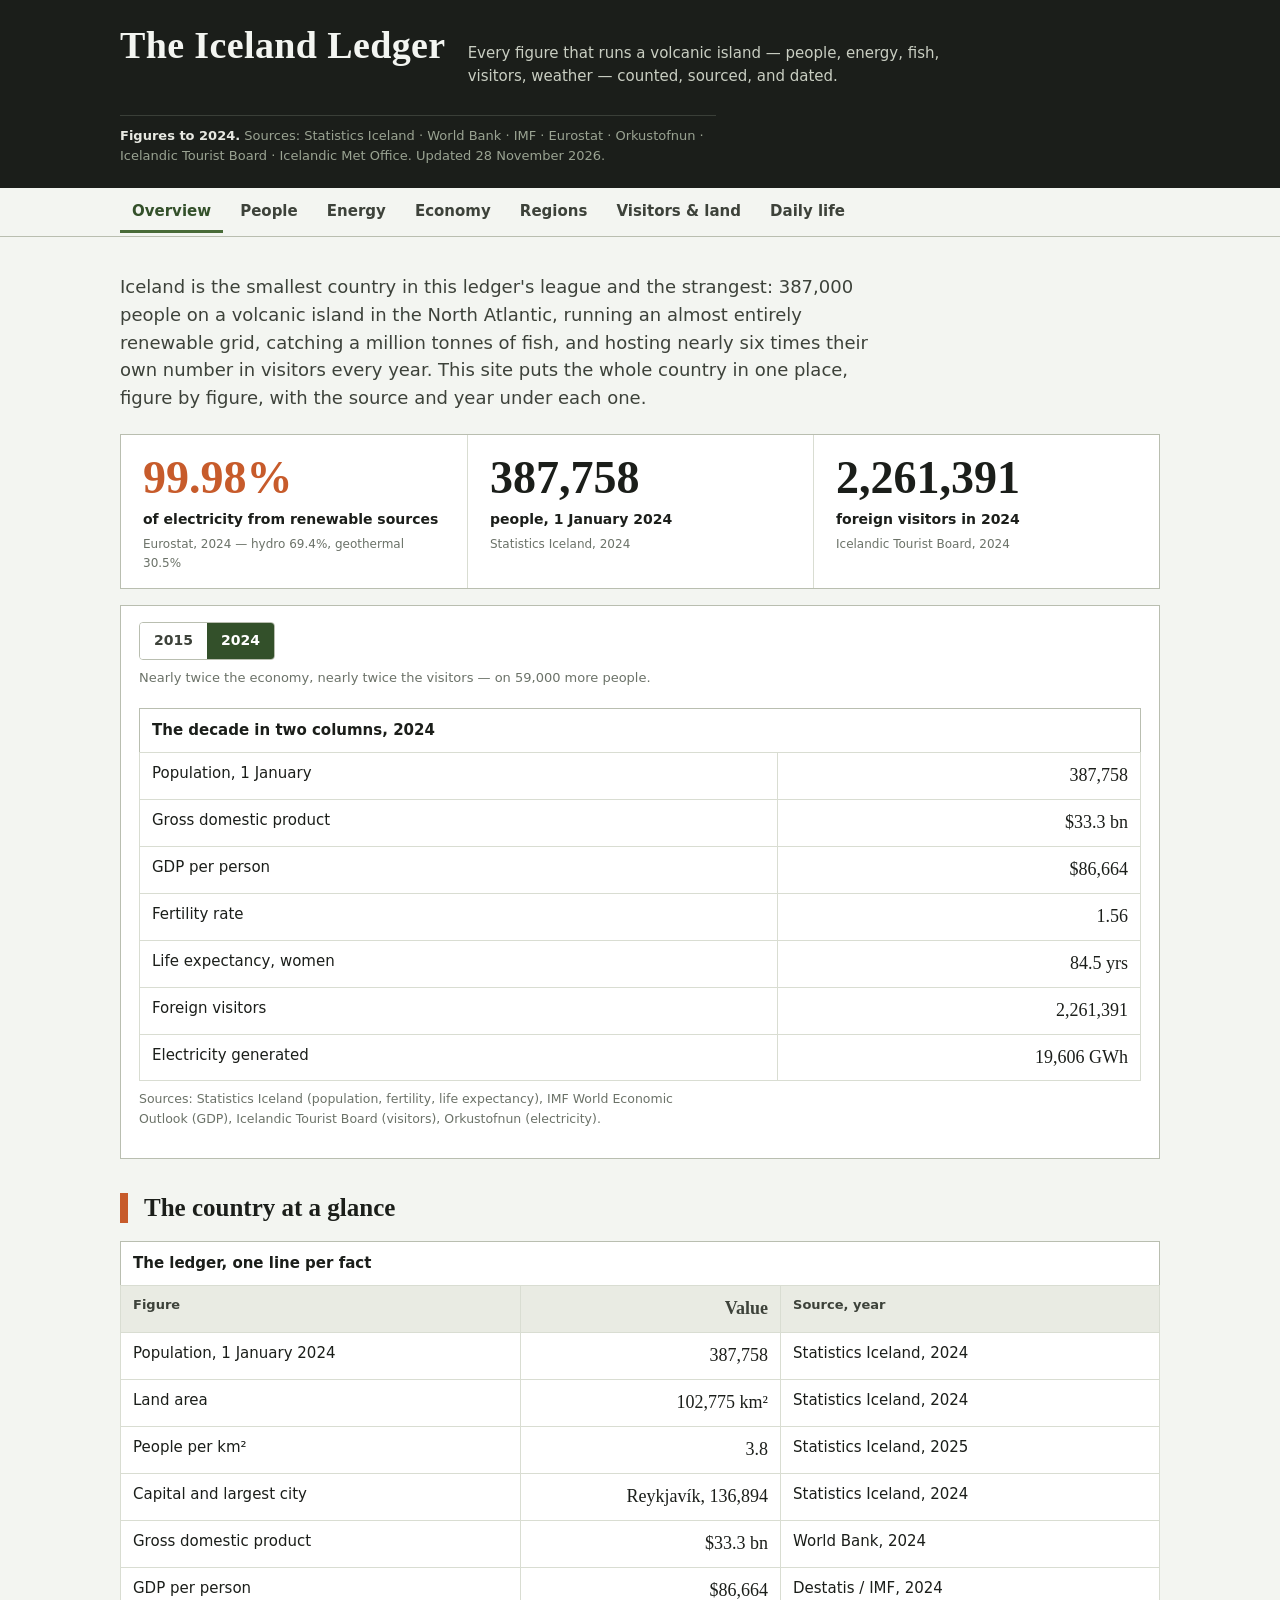
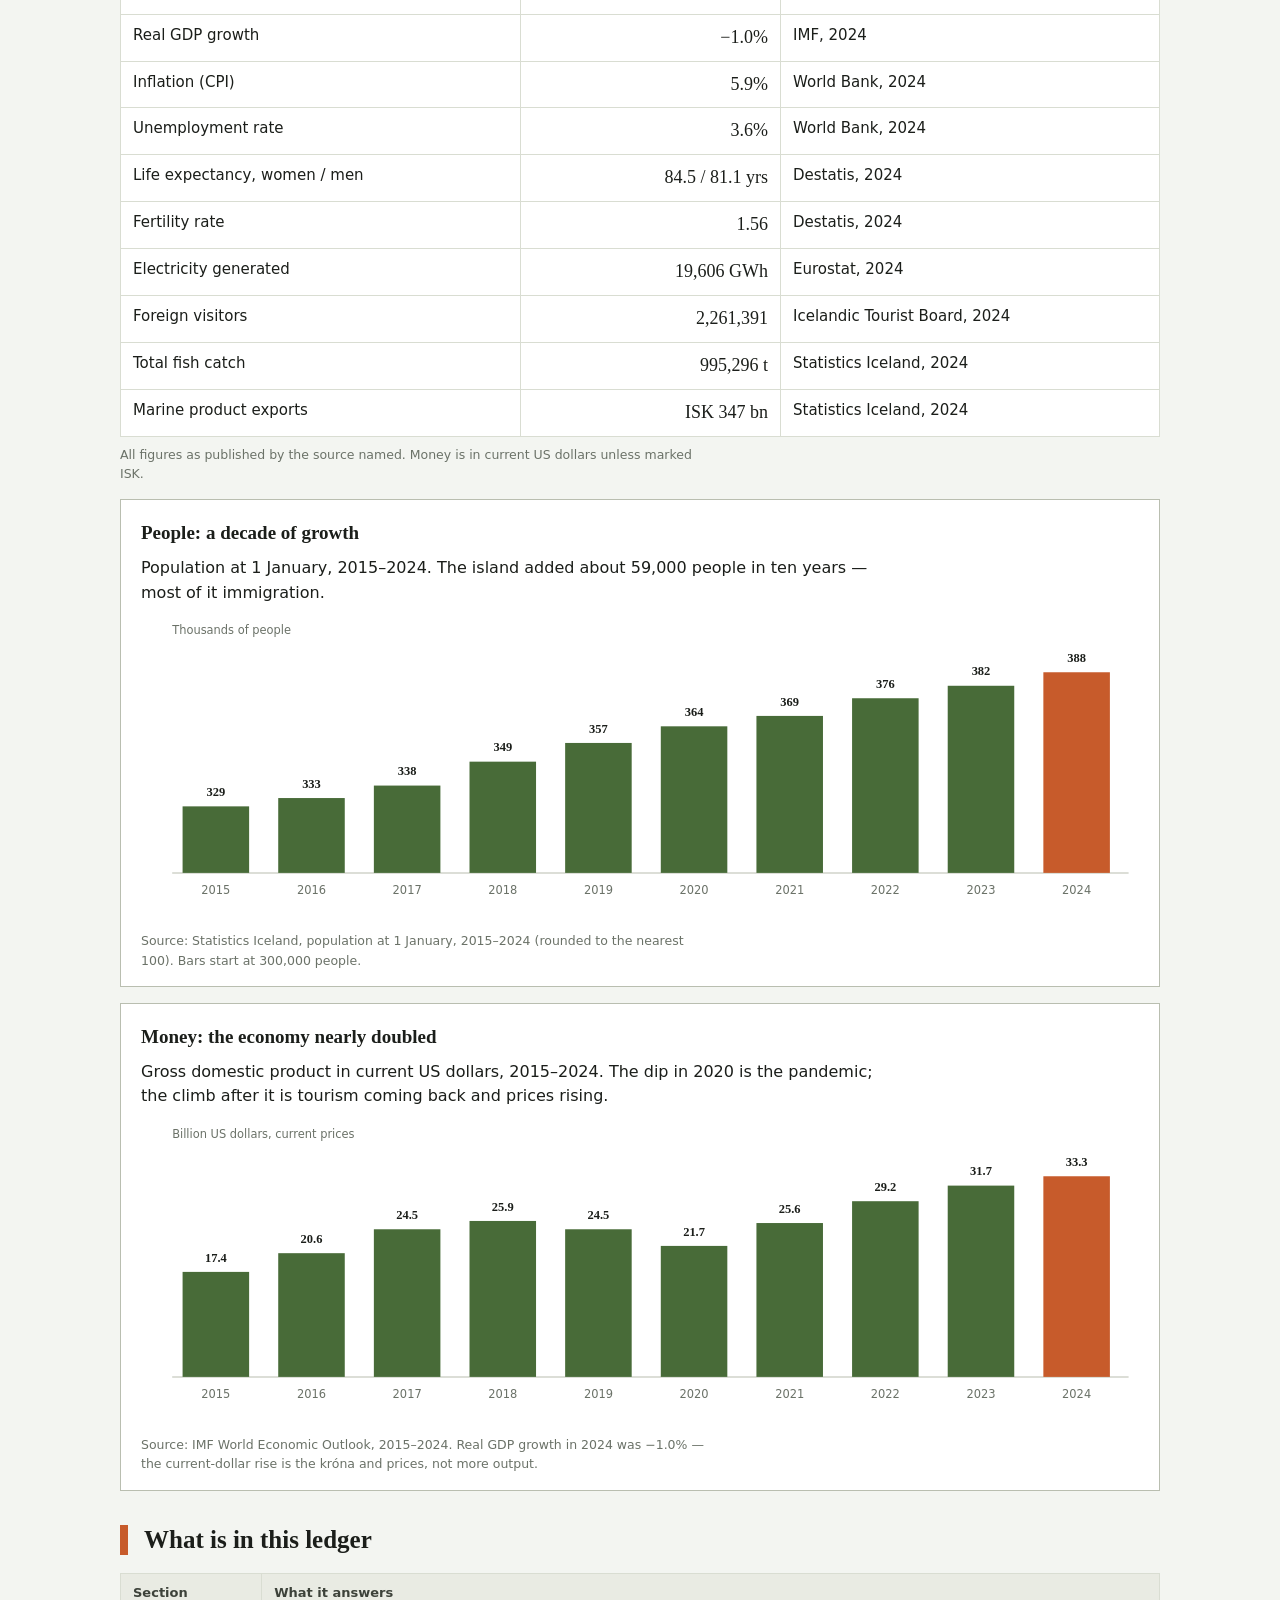
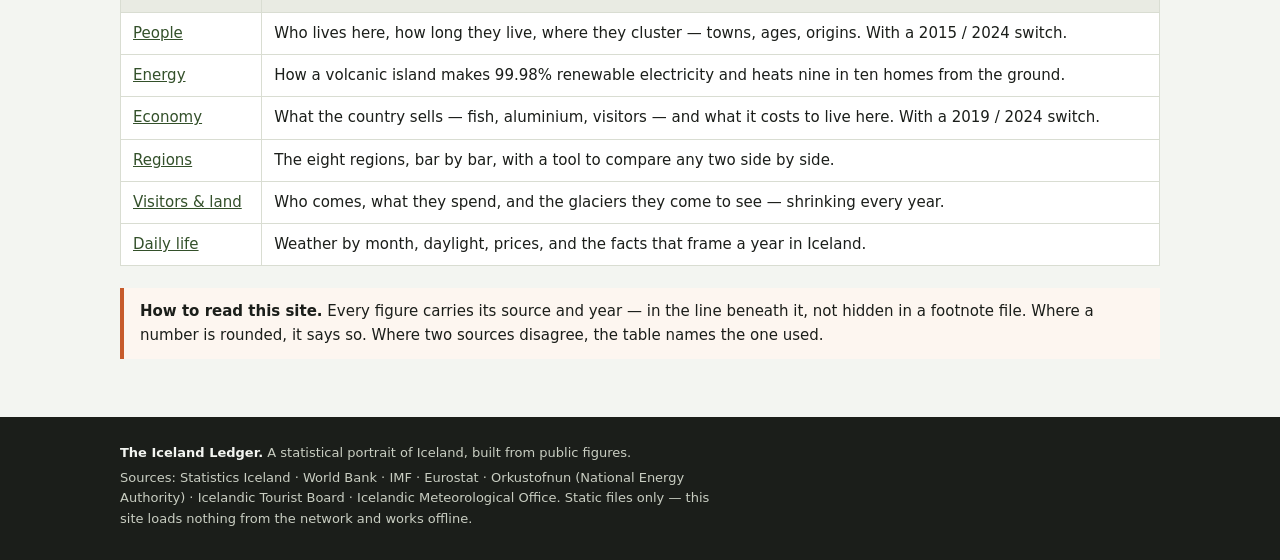
==== commit 827c89f6: "v3: 7th page (Visitors & land), year-comparison controls, new chart family per page" ====
--- a/app/index.html
+++ b/app/index.html
@@ -12,7 +12,7 @@
   <div class="wrap">
     <h1>The Iceland Ledger</h1>
     <p class="tagline">Every figure that runs a volcanic island — people, energy, fish, visitors, weather — counted, sourced, and dated.</p>
-    <p class="dateline"><b>Figures to 2024.</b> Sources: Statistics Iceland · World Bank · IMF · Eurostat · Orkustofnun · Icelandic Tourist Board · Icelandic Met Office. Updated 27 November 2026.</p>
+    <p class="dateline"><b>Figures to 2024.</b> Sources: Statistics Iceland · World Bank · IMF · Eurostat · Orkustofnun · Icelandic Tourist Board · Icelandic Met Office. Updated 28 November 2026.</p>
   </div>
 </header>
 <nav class="nav" aria-label="Sections">
@@ -24,6 +24,7 @@
       <a href="energy.html">Energy</a>
       <a href="economy.html">Economy</a>
       <a href="regions.html">Regions</a>
+      <a href="tourism.html">Visitors &amp; land</a>
       <a href="life.html">Daily life</a>
     </div>
   </div>
@@ -48,6 +49,29 @@
         <span class="cap">foreign visitors in 2024</span>
         <span class="src">Icelandic Tourist Board, 2024</span>
       </figure>
+    </div>
+
+    <div class="tool">
+      <span class="seg" data-switch="decade" role="group" aria-label="Choose year">
+        <button type="button" data-year="2015" aria-pressed="false">2015</button>
+        <button type="button" data-year="2024" aria-pressed="true">2024</button>
+      </span>
+      <p class="small" id="d-note">Nearly twice the economy, nearly twice the visitors — on 59,000 more people.</p>
+      <div class="scrollx">
+      <table class="ledger">
+        <caption>The decade in two columns, <span id="d-year">2024</span></caption>
+        <tbody>
+          <tr><td>Population, 1 January</td><td class="num" id="d-pop">387,758</td></tr>
+          <tr><td>Gross domestic product</td><td class="num" id="d-gdp">$33.3 bn</td></tr>
+          <tr><td>GDP per person</td><td class="num" id="d-gdppc">$86,664</td></tr>
+          <tr><td>Fertility rate</td><td class="num" id="d-fertility">1.56</td></tr>
+          <tr><td>Life expectancy, women</td><td class="num" id="d-lew">84.5 yrs</td></tr>
+          <tr><td>Foreign visitors</td><td class="num" id="d-visitors">2,261,391</td></tr>
+          <tr><td>Electricity generated</td><td class="num" id="d-elec">19,606 GWh</td></tr>
+        </tbody>
+      </table>
+      </div>
+      <p class="source">Sources: Statistics Iceland (population, fertility, life expectancy), IMF World Economic Outlook (GDP), Icelandic Tourist Board (visitors), Orkustofnun (electricity).</p>
     </div>
 
     <h2>The country at a glance</h2>
@@ -105,15 +129,45 @@
       <p class="chart-src">Source: Statistics Iceland, population at 1 January, 2015–2024 (rounded to the nearest 100). Bars start at 300,000 people.</p>
     </div>
 
+    <div class="chart">
+      <h3>Money: the economy nearly doubled</h3>
+      <p>Gross domestic product in current US dollars, 2015–2024. The dip in 2020 is the pandemic; the climb after it is tourism coming back and prices rising.</p>
+      <svg viewBox="0 0 960 300" role="img" aria-label="Bar chart: Iceland GDP in billions of dollars, 2015 17.4, 2016 20.6, 2017 24.5, 2018 25.9, 2019 24.5, 2020 21.7, 2021 25.6, 2022 29.2, 2023 31.7, 2024 33.3">
+        <line x1="30" y1="250" x2="950" y2="250" stroke="#b9beb0" stroke-width="1"/>
+        <g fill="#486b38">
+          <rect x="40" y="149" width="64" height="101"/><rect x="132" y="131" width="64" height="119"/>
+          <rect x="224" y="108" width="64" height="142"/><rect x="316" y="100" width="64" height="150"/>
+          <rect x="408" y="108" width="64" height="142"/><rect x="500" y="124" width="64" height="126"/>
+          <rect x="592" y="102" width="64" height="148"/><rect x="684" y="81" width="64" height="169"/>
+          <rect x="776" y="66" width="64" height="184"/><rect x="868" y="57" width="64" height="193" fill="#c75b2b"/>
+        </g>
+        <g class="bar-value" text-anchor="middle">
+          <text x="72" y="139">17.4</text><text x="164" y="121">20.6</text><text x="256" y="98">24.5</text>
+          <text x="348" y="90">25.9</text><text x="440" y="98">24.5</text><text x="532" y="114">21.7</text>
+          <text x="624" y="92">25.6</text><text x="716" y="71">29.2</text><text x="808" y="56">31.7</text>
+          <text x="900" y="47">33.3</text>
+        </g>
+        <g class="axis" text-anchor="middle">
+          <text x="72" y="270">2015</text><text x="164" y="270">2016</text><text x="256" y="270">2017</text>
+          <text x="348" y="270">2018</text><text x="440" y="270">2019</text><text x="532" y="270">2020</text>
+          <text x="624" y="270">2021</text><text x="716" y="270">2022</text><text x="808" y="270">2023</text>
+          <text x="900" y="270">2024</text>
+        </g>
+        <text class="axis" x="30" y="20">Billion US dollars, current prices</text>
+      </svg>
+      <p class="chart-src">Source: IMF World Economic Outlook, 2015–2024. Real GDP growth in 2024 was −1.0% — the current-dollar rise is the króna and prices, not more output.</p>
+    </div>
+
     <h2>What is in this ledger</h2>
     <div class="scrollx">
     <table class="ledger">
       <thead><tr><th>Section</th><th>What it answers</th></tr></thead>
       <tbody>
-        <tr><td><a href="people.html">People</a></td><td>Who lives here, how long they live, where they cluster — towns, ages, origins.</td></tr>
+        <tr><td><a href="people.html">People</a></td><td>Who lives here, how long they live, where they cluster — towns, ages, origins. With a 2015 / 2024 switch.</td></tr>
         <tr><td><a href="energy.html">Energy</a></td><td>How a volcanic island makes 99.98% renewable electricity and heats nine in ten homes from the ground.</td></tr>
         <tr><td><a href="economy.html">Economy</a></td><td>What the country sells — fish, aluminium, visitors — and what it costs to live here. With a 2019 / 2024 switch.</td></tr>
         <tr><td><a href="regions.html">Regions</a></td><td>The eight regions, bar by bar, with a tool to compare any two side by side.</td></tr>
+        <tr><td><a href="tourism.html">Visitors &amp; land</a></td><td>Who comes, what they spend, and the glaciers they come to see — shrinking every year.</td></tr>
         <tr><td><a href="life.html">Daily life</a></td><td>Weather by month, daylight, prices, and the facts that frame a year in Iceland.</td></tr>
       </tbody>
     </table>
--- a/app/style.css
+++ b/app/style.css
@@ -201,6 +201,7 @@
 .chart .axis { font-size: 11px; fill: var(--muted); font-family: var(--sans); }
 .chart .bar-label { font-size: 12px; fill: var(--ink); font-family: var(--sans); }
 .chart .bar-value { font-size: 12px; fill: var(--ink); font-family: var(--serif); font-weight: 700; }
+.chart .legend { font-size: 12px; fill: var(--ink-soft); font-family: var(--sans); }
 
 /* Two-column sections. */
 .cols { display: grid; grid-template-columns: 1fr 1fr; gap: 24px; }
